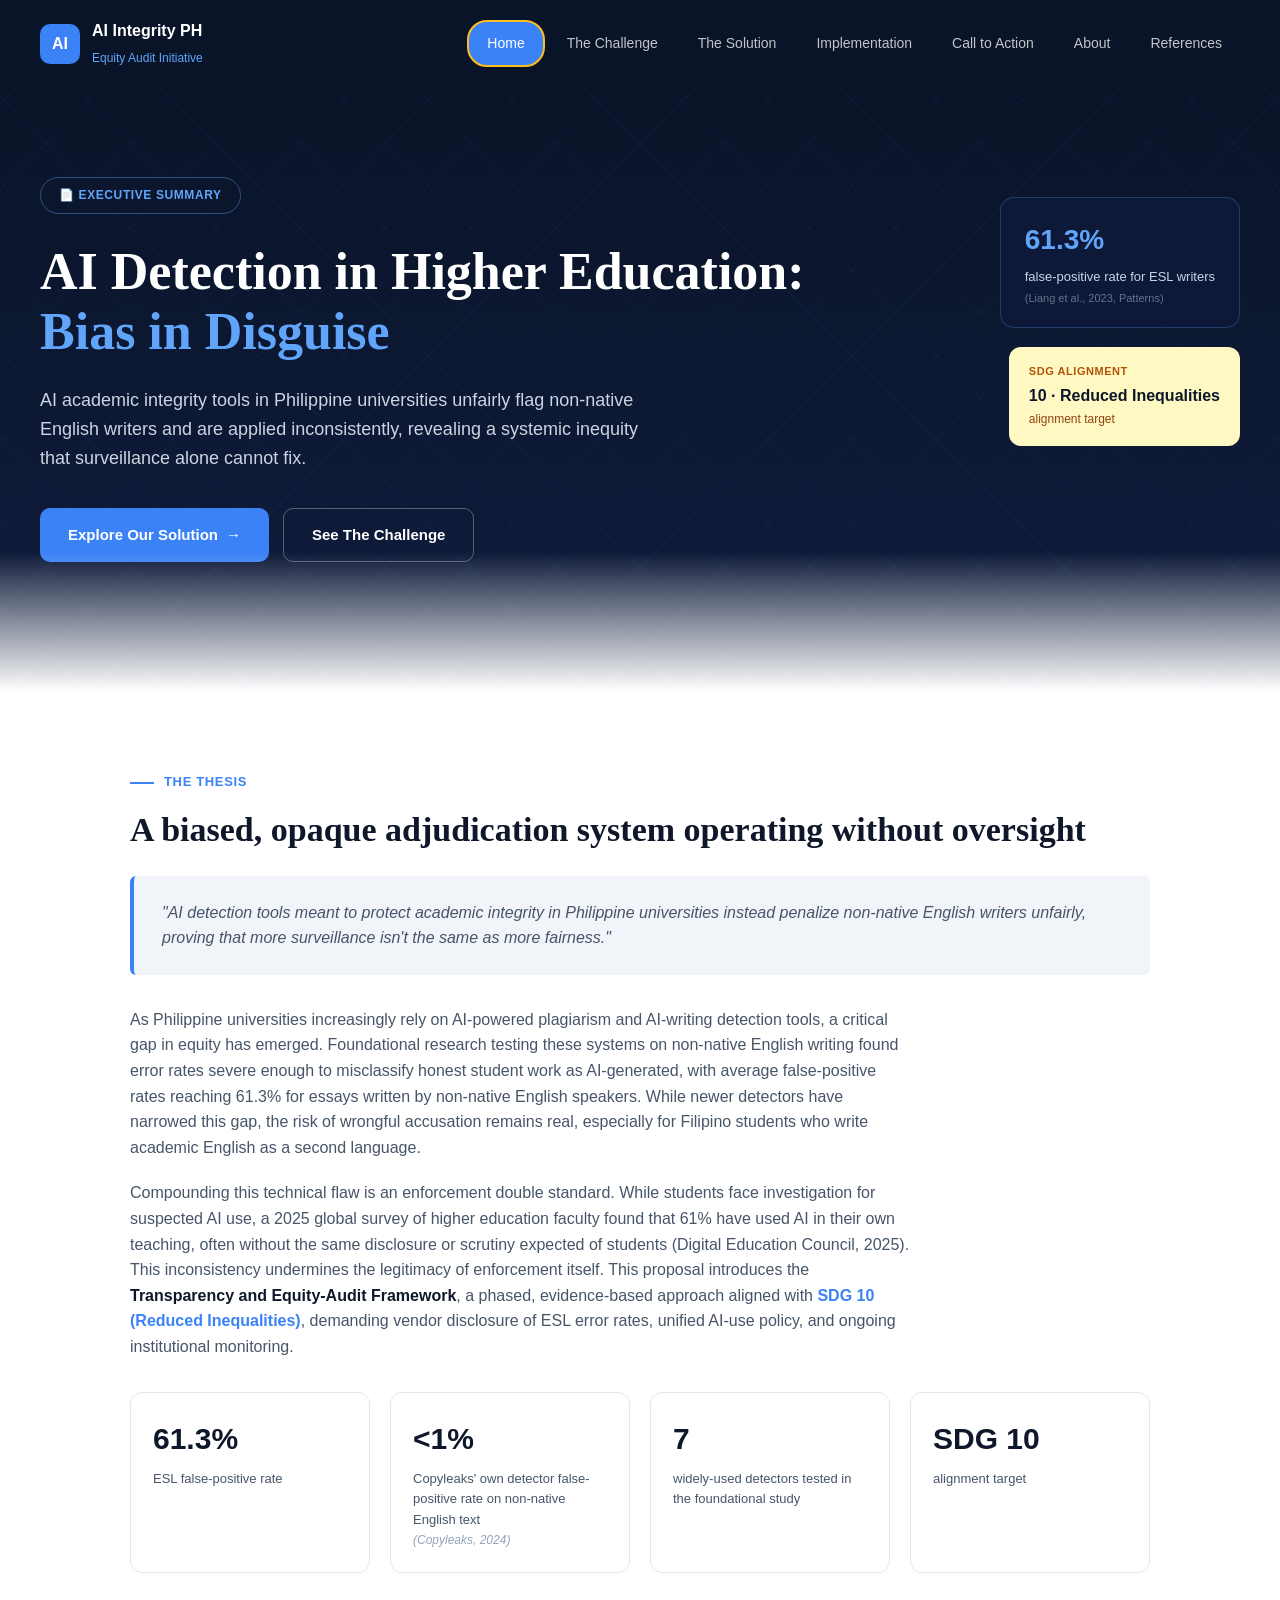
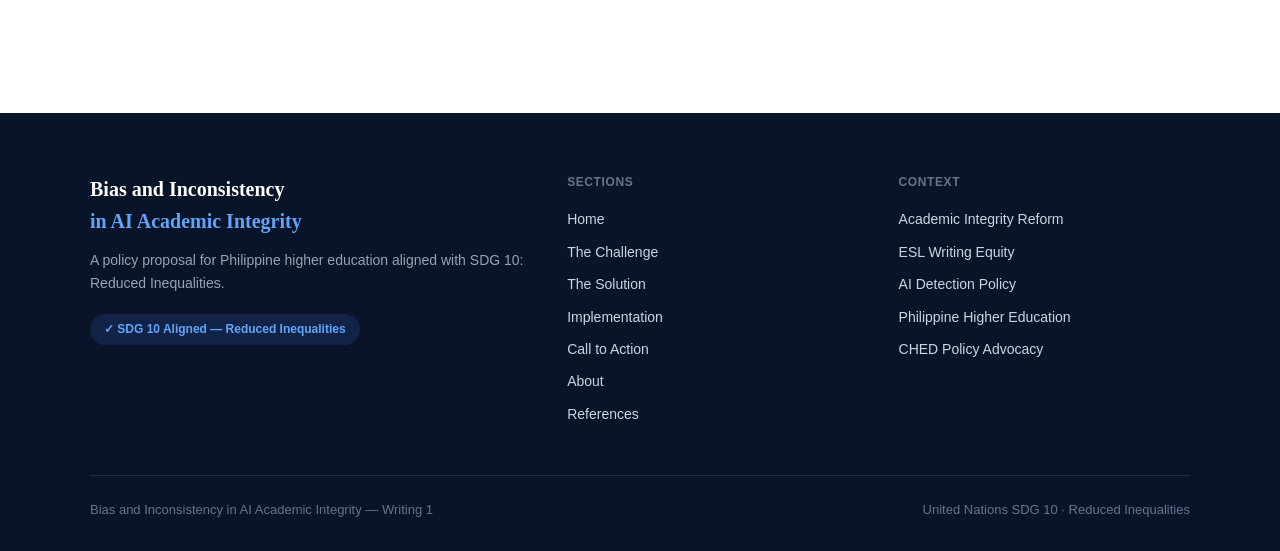
==== index.html @ de0befdd "initial commit" ====
<!DOCTYPE html>
<html lang="en">
<head>
<meta charset="UTF-8">
<title>AI Integrity PH — Home</title>
<link rel="stylesheet" href="style.css">
</head>
<body>

<nav class="navbar">
  <a href="index.html" class="nav-brand">
    <div class="nav-logo">AI</div>
    <div class="nav-brand-text"><strong>AI Integrity PH</strong><span>Equity Audit Initiative</span></div>
  </a>
  <div class="nav-links">
    <a href="index.html" class="nav-link active">Home</a>
    <a href="challenge.html" class="nav-link">The Challenge</a>
    <a href="solution.html" class="nav-link">The Solution</a>
    <a href="implementation.html" class="nav-link">Implementation</a>
    <a href="cta.html" class="nav-link">Call to Action</a>
    <a href="about.html" class="nav-link">About</a>
    <a href="references.html" class="nav-link">References</a>
  </div>
</nav>

<header class="hero">
  <div class="hero-bg"></div>
  <div class="hero-content">
    <div class="badge">📄 EXECUTIVE SUMMARY</div>
    <h1>AI Detection in Higher Education:<br><span class="accent">Bias in Disguise</span></h1>
    <p class="sub">AI academic integrity tools in Philippine universities unfairly flag non-native English writers and are applied inconsistently, revealing a systemic inequity that surveillance alone cannot fix.</p>
    <div class="hero-ctas">
      <a href="solution.html" class="btn btn-primary">Explore Our Solution <span class="arrow">→</span></a>
      <a href="challenge.html" class="btn btn-outline">See The Challenge</a>
    </div>
  </div>
  <div class="stat-float">
    <div class="num">61.3%</div>
    <div class="label">false-positive rate for ESL writers</div>
    <div class="cite">(Liang et al., 2023, Patterns)</div>
  </div>
  <div class="sdg-float">
    <div class="sdg-tag">SDG ALIGNMENT</div>
    <div class="sdg-title">10 · Reduced Inequalities</div>
    <div class="sdg-sub">alignment target</div>
  </div>
  <div class="hero-fade"></div>
</header>

<section class="section">
  <div class="eyebrow">THE THESIS</div>
  <h2>A biased, opaque adjudication system operating without oversight</h2>
  <div class="quote-block">"AI detection tools meant to protect academic integrity in Philippine universities instead penalize non-native English writers unfairly, proving that more surveillance isn't the same as more fairness."</div>

  <p class="body-text">As Philippine universities increasingly rely on AI-powered plagiarism and AI-writing detection tools, a critical gap in equity has emerged. Foundational research testing these systems on non-native English writing found error rates severe enough to misclassify honest student work as AI-generated, with average false-positive rates reaching 61.3% for essays written by non-native English speakers. While newer detectors have narrowed this gap, the risk of wrongful accusation remains real, especially for Filipino students who write academic English as a second language.</p>

  <p class="body-text">Compounding this technical flaw is an enforcement double standard. While students face investigation for suspected AI use, a 2025 global survey of higher education faculty found that 61% have used AI in their own teaching, often without the same disclosure or scrutiny expected of students (Digital Education Council, 2025). This inconsistency undermines the legitimacy of enforcement itself. This proposal introduces the <strong>Transparency and Equity-Audit Framework</strong>, a phased, evidence-based approach aligned with <a href="solution.html">SDG 10 (Reduced Inequalities)</a>, demanding vendor disclosure of ESL error rates, unified AI-use policy, and ongoing institutional monitoring.</p>

  <div class="stat-grid">
    <div class="stat-card"><div class="big">61.3%</div><div class="desc">ESL false-positive rate</div></div>
    <div class="stat-card"><div class="big">&lt;1%</div><div class="desc">Copyleaks' own detector false-positive rate on non-native English text</div><div class="cite">(Copyleaks, 2024)</div></div>
    <div class="stat-card"><div class="big">7</div><div class="desc">widely-used detectors tested in the foundational study</div></div>
    <div class="stat-card"><div class="big">SDG 10</div><div class="desc">alignment target</div></div>
  </div>
</section>

<footer class="footer">
  <div class="footer-grid">
    <div>
      <h3>Bias and Inconsistency<br><span class="accent">in AI Academic Integrity</span></h3>
      <p>A policy proposal for Philippine higher education aligned with SDG 10: Reduced Inequalities.</p>
      <span class="sdg-chip">✓ SDG 10 Aligned — Reduced Inequalities</span>
    </div>
    <div>
      <div class="footer-col-title">SECTIONS</div>
      <a href="index.html" class="footer-link">Home</a>
      <a href="challenge.html" class="footer-link">The Challenge</a>
      <a href="solution.html" class="footer-link">The Solution</a>
      <a href="implementation.html" class="footer-link">Implementation</a>
      <a href="cta.html" class="footer-link">Call to Action</a>
      <a href="about.html" class="footer-link">About</a>
      <a href="references.html" class="footer-link">References</a>
    </div>
    <div>
      <div class="footer-col-title">CONTEXT</div>
      <span class="footer-link">Academic Integrity Reform</span>
      <span class="footer-link">ESL Writing Equity</span>
      <span class="footer-link">AI Detection Policy</span>
      <span class="footer-link">Philippine Higher Education</span>
      <span class="footer-link">CHED Policy Advocacy</span>
    </div>
  </div>
  <div class="footer-bottom">
    <span>Bias and Inconsistency in AI Academic Integrity — Writing 1</span>
    <span>United Nations SDG 10 · Reduced Inequalities</span>
  </div>
</footer>

<script src="script.js"></script>
</body>
</html>
---- style.css ----
:root {
  --navy: #0A1428;
  --navy-light: #0f1c3d;
  --blue: #3B82F6;
  --blue-light: #60A5FA;
  --pink: #DB2777;
  --white: #FFFFFF;
  --text-dark: #0F172A;
  --text-gray: #475569;
  --border: #E2E8F0;
  --green: #059669;
  --orange: #EA580C;
  --purple: #6366F1;
  --red: #DC2626;
}

* { margin: 0; padding: 0; box-sizing: border-box; }

html { scroll-behavior: smooth; }

body {
  font-family: 'Inter', -apple-system, sans-serif;
  color: var(--text-dark);
  background: var(--white);
  line-height: 1.6;
}

h1, h2, h3, .serif {
  font-family: 'Source Serif 4', Georgia, serif;
}

a { text-decoration: none; color: inherit; }

/* ===== NAV ===== */
.navbar {
  position: sticky;
  top: 0;
  z-index: 100;
  background: var(--navy);
  padding: 18px 40px;
  display: flex;
  align-items: center;
  justify-content: space-between;
}

.nav-brand { display: flex; align-items: center; gap: 12px; }

.nav-logo {
  width: 40px; height: 40px;
  background: var(--blue);
  border-radius: 10px;
  display: flex; align-items: center; justify-content: center;
  color: white; font-weight: 700;
  transition: transform 300ms ease;
}
.nav-brand:hover .nav-logo { transform: rotate(5deg); }

.nav-brand-text strong { color: white; display: block; font-size: 16px; }
.nav-brand-text span { color: var(--blue-light); font-size: 12px; }

.nav-links { display: flex; align-items: center; gap: 4px; }

.nav-link {
  color: rgba(255,255,255,0.75);
  padding: 10px 18px;
  border-radius: 20px;
  font-size: 14px;
  font-weight: 500;
  transition: color 150ms ease, background-color 200ms ease;
}
.nav-link:hover {
  color: var(--blue-light);
  background: rgba(59,130,246,0.08);
}
.nav-link.active {
  background: var(--blue);
  color: white;
  border: 2px solid #FBBF24;
}

/* ===== HERO ===== */
.hero {
  position: relative;
  background: linear-gradient(180deg, var(--navy) 0%, var(--navy-light) 100%);
  padding: 90px 40px 130px;
  overflow: hidden;
}

.hero-bg {
  position: absolute; inset: 0;
  background-image:
    repeating-linear-gradient(45deg, rgba(59,130,246,0.05) 0px, transparent 2px, transparent 60px),
    repeating-linear-gradient(-45deg, rgba(59,130,246,0.05) 0px, transparent 2px, transparent 60px);
  transition: transform 400ms ease-out;
  pointer-events: none;
}

.hero-fade {
  position: absolute; bottom: 0; left: 0; right: 0; height: 140px;
  background: linear-gradient(180deg, transparent 0%, var(--white) 100%);
}

.hero-content { position: relative; max-width: 900px; }

.badge {
  display: inline-flex; align-items: center; gap: 8px;
  border: 1px solid rgba(96,165,250,0.4);
  color: var(--blue-light);
  padding: 8px 18px;
  border-radius: 20px;
  font-size: 12px;
  font-weight: 700;
  letter-spacing: 0.05em;
  margin-bottom: 28px;
  animation: badgePulse 4s ease-in-out infinite;
}
@keyframes badgePulse {
  0%, 100% { border-color: rgba(96,165,250,0.25); }
  50% { border-color: rgba(96,165,250,0.7); }
}

.hero h1 {
  color: white;
  font-size: 52px;
  font-weight: 700;
  line-height: 1.15;
  margin-bottom: 24px;
}
.hero h1 .accent {
  color: var(--blue-light);
  display: inline-block;
}

.hero p.sub {
  color: #CBD5E1;
  font-size: 18px;
  max-width: 620px;
  margin-bottom: 36px;
}

.hero-ctas { display: flex; gap: 14px; }

/* ===== BUTTONS ===== */
.btn {
  display: inline-flex; align-items: center; gap: 8px;
  padding: 14px 28px;
  border-radius: 10px;
  font-weight: 600;
  font-size: 15px;
  cursor: pointer;
  border: none;
  transition: transform 200ms ease-out, box-shadow 200ms ease-out, background-color 200ms ease-out;
}
.btn-primary {
  background: var(--blue);
  color: white;
}
.btn-primary:hover {
  background: #4c8ff8;
  transform: scale(1.02);
  box-shadow: 0 4px 16px rgba(59,130,246,0.35);
}
.btn-primary:active { transform: scale(0.97); }
.btn-primary .arrow { transition: transform 200ms ease-out; }
.btn-primary:hover .arrow { transform: translateX(3px); }

.btn-outline {
  background: transparent;
  color: white;
  border: 1.5px solid rgba(255,255,255,0.3);
}
.btn-outline:hover {
  background: rgba(255,255,255,0.06);
  border-color: rgba(255,255,255,0.6);
  transform: scale(1.02);
}
.btn-outline:active { transform: scale(0.97); }

.btn-dark-outline {
  background: transparent;
  color: white;
  border: 1.5px solid rgba(255,255,255,0.3);
}
.btn-dark-outline:hover {
  background: rgba(255,255,255,0.08);
  transform: scale(1.02);
}

/* ===== STAT CALLOUT (hero floating card) ===== */
.stat-float {
  position: absolute;
  right: 40px; top: 110px;
  background: rgba(15,26,58,0.85);
  border: 1px solid rgba(96,165,250,0.25);
  border-radius: 14px;
  padding: 20px 24px;
  max-width: 260px;
}
.stat-float .num { color: var(--blue-light); font-size: 28px; font-weight: 700; }
.stat-float .label { color: #CBD5E1; font-size: 13px; margin-top: 4px; }
.stat-float .cite { color: #64748B; font-size: 11px; margin-top: 2px; }

.sdg-float {
  position: absolute;
  right: 40px; top: 260px;
  background: #FEF9C3;
  border-radius: 12px;
  padding: 16px 20px;
  max-width: 240px;
}
.sdg-float .sdg-tag { color: #B45309; font-size: 11px; font-weight: 700; letter-spacing: 0.05em; }
.sdg-float .sdg-title { color: var(--text-dark); font-weight: 700; margin: 2px 0; }
.sdg-float .sdg-sub { color: #92400E; font-size: 12px; }

/* ===== SECTIONS ===== */
.section { padding: 80px 40px; max-width: 1100px; margin: 0 auto; }
.section.narrow { max-width: 900px; }

.eyebrow {
  display: flex; align-items: center; gap: 10px;
  color: var(--blue);
  font-size: 13px;
  font-weight: 700;
  letter-spacing: 0.05em;
  margin-bottom: 16px;
}
.eyebrow::before { content: ''; width: 24px; height: 2px; background: var(--blue); }

.section h2 { font-size: 34px; font-weight: 700; margin-bottom: 24px; line-height: 1.25; }

.quote-block {
  background: #F1F5F9;
  border-left: 4px solid var(--blue);
  padding: 24px 28px;
  border-radius: 6px;
  font-style: italic;
  color: var(--text-gray);
  margin-bottom: 32px;
}

.body-text { color: var(--text-gray); font-size: 16px; margin-bottom: 20px; max-width: 780px; }
.body-text strong { color: var(--text-dark); }
.body-text a { color: var(--blue); font-weight: 600; }

/* ===== STAT CARDS ROW ===== */
.stat-grid {
  display: grid;
  grid-template-columns: repeat(4, 1fr);
  gap: 20px;
  margin-top: 32px;
}
.stat-card {
  border: 1px solid var(--border);
  border-radius: 12px;
  padding: 22px;
  transition: transform 250ms ease-out, box-shadow 250ms ease-out, border-color 250ms ease-out;
}
.stat-card:hover {
  transform: translateY(-4px);
  box-shadow: 0 12px 24px rgba(0,0,0,0.08);
  border-color: var(--blue);
}
.stat-card .big { font-size: 30px; font-weight: 700; transition: transform 250ms ease; }
.stat-card:hover .big { transform: scale(1.03); }
.stat-card .desc { color: var(--text-gray); font-size: 13px; margin-top: 6px; }
.stat-card .cite { color: #94A3B8; font-size: 12px; font-style: italic; }

/* ===== CAUSE / EFFECT / PILLAR CARDS ===== */
.card-grid { display: grid; grid-template-columns: repeat(3, 1fr); gap: 24px; margin-top: 24px; }
.card-grid.two { grid-template-columns: repeat(2, 1fr); }

.info-card {
  border: 1px solid var(--border);
  border-radius: 14px;
  padding: 28px;
  transition: transform 250ms ease-out, box-shadow 250ms ease-out;
}
.info-card:hover { transform: translateY(-4px); box-shadow: 0 12px 24px rgba(0,0,0,0.08); }

.icon-badge {
  width: 44px; height: 44px;
  background: #F1F5F9;
  border-radius: 10px;
  display: flex; align-items: center; justify-content: center;
  font-size: 20px;
  margin-bottom: 18px;
  transition: transform 250ms ease;
}
.info-card:hover .icon-badge { transform: scale(1.08); }

.info-card h3 { font-size: 18px; margin-bottom: 10px; }
.info-card p { color: var(--text-gray); font-size: 14px; margin-bottom: 16px; }
.info-card .stat-line { font-size: 13px; color: var(--text-gray); border-top: 1px solid var(--border); padding-top: 14px; }
.info-card .stat-line strong { font-size: 18px; color: var(--text-dark); }

/* Effect cards with colored accents */
.effect-card {
  border-left: 4px solid;
  border-radius: 8px;
  padding: 22px 26px;
  display: flex; gap: 16px;
  transition: transform 250ms ease, box-shadow 250ms ease, border-left-width 250ms ease;
}
.effect-card:hover { transform: translateY(-4px); box-shadow: 0 12px 24px rgba(0,0,0,0.06); border-left-width: 6px; }
.effect-card.red { border-color: var(--red); background: #FEF2F2; }
.effect-card.orange { border-color: #F59E0B; background: #FFFBEB; }
.effect-card.blue { border-color: var(--purple); background: #EEF2FF; }
.effect-card.gray { border-color: #64748B; background: #F8FAFC; }

.num-badge {
  min-width: 28px; height: 28px;
  border-radius: 50%;
  display: flex; align-items: center; justify-content: center;
  color: white; font-size: 13px; font-weight: 700;
}
.red .num-badge { background: var(--red); }
.orange .num-badge { background: #F59E0B; }
.blue .num-badge { background: var(--purple); }
.gray .num-badge { background: #64748B; }

.effect-card h4 { font-size: 16px; margin-bottom: 6px; }
.effect-card p { color: var(--text-gray); font-size: 14px; }

/* ===== PULL QUOTE ===== */
.pull-quote {
  background: var(--navy);
  border-radius: 16px;
  padding: 48px;
  margin-top: 40px;
}
.pull-quote .mark {
  color: var(--blue-light);
  font-size: 40px;
  display: inline-block;
  animation: float 3s ease-in-out infinite;
}
@keyframes float { 0%,100% { transform: translateY(-2px); } 50% { transform: translateY(2px); } }
.pull-quote p { color: white; font-size: 24px; font-weight: 700; font-family: 'Source Serif 4', serif; margin: 16px 0; max-width: 800px; }
.pull-quote .source { color: #94A3B8; font-size: 14px; font-style: italic; }

/* ===== SDG BOX / SOLUTION PILLARS ===== */
.pillar-card {
  border: 1px solid var(--border);
  border-radius: 14px;
  padding: 32px;
}
.pillar-card .roman {
  display: inline-block;
  background: #ECFDF5;
  color: var(--green);
  padding: 6px 14px;
  border-radius: 8px;
  font-weight: 700;
  margin-bottom: 16px;
}
.pillar-card.two .roman { background: #EEF2FF; color: var(--purple); }
.pillar-card h3 { font-size: 20px; margin-bottom: 6px; }
.pillar-card .subtitle { color: #94A3B8; font-style: italic; font-size: 14px; margin-bottom: 20px; }
.pillar-card ul { list-style: none; }
.pillar-card li {
  position: relative; padding-left: 22px; margin-bottom: 14px;
  color: var(--text-gray); font-size: 14px;
}
.pillar-card li::before {
  content: ''; position: absolute; left: 0; top: 7px;
  width: 8px; height: 8px; border-radius: 50%; background: var(--green);
}
.pillar-card.two li::before { background: var(--purple); }

.sdg-box {
  background: #F8FAFC;
  border-radius: 14px;
  padding: 32px;
  margin-top: 24px;
}
.sdg-box-header { display: flex; align-items: center; gap: 14px; margin-bottom: 24px; }
.sdg-num-badge {
  width: 40px; height: 40px;
  background: var(--pink);
  color: white; font-weight: 700;
  border-radius: 8px;
  display: flex; align-items: center; justify-content: center;
}
.sdg-targets { display: grid; grid-template-columns: 1fr 1fr; gap: 30px; }
.sdg-targets .target-label { color: #94A3B8; font-size: 12px; font-weight: 700; letter-spacing: 0.05em; margin-bottom: 8px; }
.sdg-targets p { color: var(--text-gray); font-size: 14px; }
.sdg-targets strong { color: var(--text-dark); }

/* ===== BENEFITS CHECKLIST ===== */
.benefit-grid { display: grid; grid-template-columns: 1fr 1fr; gap: 28px; margin-top: 24px; }
.benefit-item { display: flex; gap: 16px; }
.check-icon {
  min-width: 32px; height: 32px;
  background: #ECFDF5;
  border-radius: 8px;
  display: flex; align-items: center; justify-content: center;
  color: var(--green); font-weight: 700;
}
.benefit-item h4 { font-size: 15px; margin-bottom: 4px; }
.benefit-item p { color: var(--text-gray); font-size: 14px; }

/* ===== IMPLEMENTATION TIMELINE ===== */
.phase-tabs { display: flex; gap: 12px; margin: 32px 0; flex-wrap: wrap; }
.phase-tab {
  border: 1px solid var(--border);
  border-radius: 20px;
  padding: 8px 16px;
  font-size: 13px;
  display: flex; align-items: center; gap: 8px;
  color: var(--text-gray);
  cursor: pointer;
  background: white;
  transition: background-color 200ms ease, border-color 200ms ease, transform 150ms ease, color 200ms ease;
}
.phase-tab:hover {
  background: #F1F5F9;
  border-color: var(--blue);
  transform: translateY(-2px);
}
.phase-tab.active {
  background: var(--blue);
  border-color: var(--blue);
  color: white;
}
.phase-tab.active .months { color: rgba(255,255,255,0.8); }
.phase-tab .dot { width: 8px; height: 8px; border-radius: 50%; }
.phase-tab .months { color: #94A3B8; }

.timeline { position: relative; padding-left: 60px; }
.timeline-line {
  position: absolute; left: 20px; top: 20px; bottom: 20px; width: 2px;
  background: var(--border);
  overflow: hidden;
}
.timeline-line-fill {
  width: 100%; height: 0%;
  background: var(--blue);
  transition: height 1.2s ease-out;
}

.phase-block { position: relative; margin-bottom: 32px; }
.phase-circle {
  position: absolute; left: -60px; top: 0;
  width: 40px; height: 40px; border-radius: 50%;
  display: flex; align-items: center; justify-content: center;
  color: white; font-weight: 700;
  transition: transform 250ms cubic-bezier(0.16,1,0.3,1);
}
.phase-circle:hover { transform: scale(1.15); }
.phase-circle.p1 { background: #14B8A6; }
.phase-circle.p2 { background: var(--purple); }
.phase-circle.p3 { background: #F97316; }
.phase-circle.p4 { background: var(--navy); }

.phase-card {
  border: 1px solid var(--border);
  border-radius: 14px;
  padding: 32px;
}
.phase-card.p1 { border-color: #99F6E4; background: #F0FDFA; }
.phase-card.p2 { border-color: #C7D2FE; background: #EEF2FF; }
.phase-card.p3 { border-color: #FED7AA; background: #FFF7ED; }
.phase-card.p4 { background: #F8FAFC; }

.phase-title-row { display: flex; align-items: center; gap: 14px; margin-bottom: 16px; }
.phase-title-row h3 { font-size: 22px; }
.phase-badge { background: white; border: 1px solid var(--border); padding: 4px 12px; border-radius: 20px; font-size: 12px; color: var(--text-gray); }

.check-list { display: grid; grid-template-columns: 1fr 1fr; gap: 12px 30px; margin: 20px 0; }
.check-list li { list-style: none; display: flex; gap: 10px; font-size: 14px; color: var(--text-gray); }
.check-list .tick { color: var(--green); font-weight: 700; }

.deliverable {
  display: flex; align-items: center; gap: 10px;
  background: white; border: 1px solid var(--border);
  border-radius: 8px; padding: 14px 18px;
  font-size: 14px; margin-top: 16px;
}
.deliverable strong { color: var(--text-dark); }

/* ===== CTA WHY GRID ===== */
.why-grid { display: grid; grid-template-columns: repeat(3, 1fr); gap: 20px; margin-top: 28px; }
.why-card {
  background: #F8FAFC; border-radius: 12px; padding: 24px;
  transition: background-color 200ms ease;
}
.why-card:hover { background: #F1F5F9; }
.why-card .why-num { color: var(--blue); font-size: 24px; font-weight: 700; margin-bottom: 10px; }
.why-card h4 { font-size: 15px; margin-bottom: 8px; }
.why-card p { color: var(--text-gray); font-size: 13px; }

.dark-callout {
  background: var(--navy);
  border-radius: 16px;
  padding: 36px 40px;
  margin-top: 40px;
}
.dark-callout .head { display: flex; align-items: center; gap: 12px; margin-bottom: 14px; }
.dark-callout .check-round {
  width: 26px; height: 26px; border-radius: 50%; background: var(--blue);
  display: flex; align-items: center; justify-content: center; color: white; font-size: 13px;
}
.dark-callout h4 { color: white; font-size: 17px; }
.dark-callout p { color: #CBD5E1; font-size: 14px; max-width: 750px; margin-bottom: 20px; }

/* ===== TEAM / ABOUT ===== */
.team-card {
  border: 1px solid var(--border);
  border-radius: 14px;
  padding: 24px;
  display: flex; gap: 24px;
  margin-bottom: 24px;
}
.team-photo { width: 120px; height: 140px; border-radius: 10px; object-fit: cover; background: #E2E8F0; }
.team-card h3 { font-size: 20px; }
.team-card .role { color: var(--green); font-size: 13px; font-weight: 600; margin-bottom: 4px; }
.team-card .course { color: #94A3B8; font-size: 13px; margin-bottom: 12px; }
.team-card p.desc { color: var(--text-gray); font-size: 14px; }

.expertise-grid { display: grid; grid-template-columns: 1fr 1fr; gap: 24px; margin-top: 24px; }
.expertise-box { background: #F8FAFC; border-radius: 14px; padding: 28px; }
.expertise-box h3 { font-size: 19px; margin-bottom: 20px; }
.expertise-box li { list-style: none; margin-bottom: 16px; }
.expertise-box li strong { display: block; font-size: 14px; margin-bottom: 3px; }
.expertise-box li span { color: var(--text-gray); font-size: 13px; }

.tool-tag {
  display: inline-block; background: white; border: 1px solid var(--border);
  border-radius: 6px; padding: 3px 10px; font-family: monospace; font-size: 12px;
  margin-right: 10px;
}

.feasibility-note {
  background: #ECFDF5; border: 1px solid #A7F3D0; border-radius: 12px;
  padding: 20px; margin-top: 20px;
}
.feasibility-note h4 { color: var(--green); font-size: 15px; margin-bottom: 8px; }
.feasibility-note p { color: #065F46; font-size: 13px; }

/* ===== REFERENCES ===== */
.ref-meta { display: flex; gap: 10px; align-items: center; color: var(--text-gray); font-size: 13px; margin-bottom: 24px; }
.ref-list { border-top: 1px solid var(--border); }
.ref-item { display: flex; gap: 20px; padding: 20px 0; border-bottom: 1px solid var(--border); }
.ref-item .idx { color: #CBD5E1; font-size: 13px; min-width: 24px; }
.ref-item p { color: var(--text-gray); font-size: 14px; }
.ref-item a { color: var(--blue); word-break: break-all; }

/* ===== FOOTER ===== */
.footer { background: var(--navy); padding: 60px 40px 30px; margin-top: 60px; }
.footer-grid { max-width: 1100px; margin: 0 auto; display: grid; grid-template-columns: 1.5fr 1fr 1fr; gap: 40px; }
.footer h3 { color: white; font-size: 20px; margin-bottom: 4px; }
.footer h3 .accent { color: var(--blue-light); }
.footer p { color: #94A3B8; font-size: 14px; margin: 12px 0 20px; }
.sdg-chip { display: inline-flex; gap: 8px; background: rgba(59,130,246,0.15); color: var(--blue-light); padding: 6px 14px; border-radius: 20px; font-size: 12px; font-weight: 600; }
.footer-col-title { color: #64748B; font-size: 12px; font-weight: 700; letter-spacing: 0.05em; margin-bottom: 16px; }
.footer-link { display: block; color: #CBD5E1; font-size: 14px; margin-bottom: 10px; position: relative; width: fit-content; }
.footer-link::after { content: ''; position: absolute; bottom: -2px; left: 0; width: 0%; height: 1px; background: var(--blue-light); transition: width 200ms ease; }
.footer-link:hover::after { width: 100%; }
.footer-bottom { max-width: 1100px; margin: 40px auto 0; padding-top: 24px; border-top: 1px solid rgba(255,255,255,0.1); display: flex; justify-content: space-between; color: #64748B; font-size: 13px; }

@media (max-width: 900px) {
  .nav-links { display: none; }
  .hero h1 { font-size: 34px; }
  .stat-grid, .card-grid, .card-grid.two, .expertise-grid, .footer-grid, .why-grid, .check-list, .benefit-grid, .sdg-targets { grid-template-columns: 1fr; }
  .stat-float, .sdg-float { position: static; margin-top: 20px; max-width: 100%; }
}
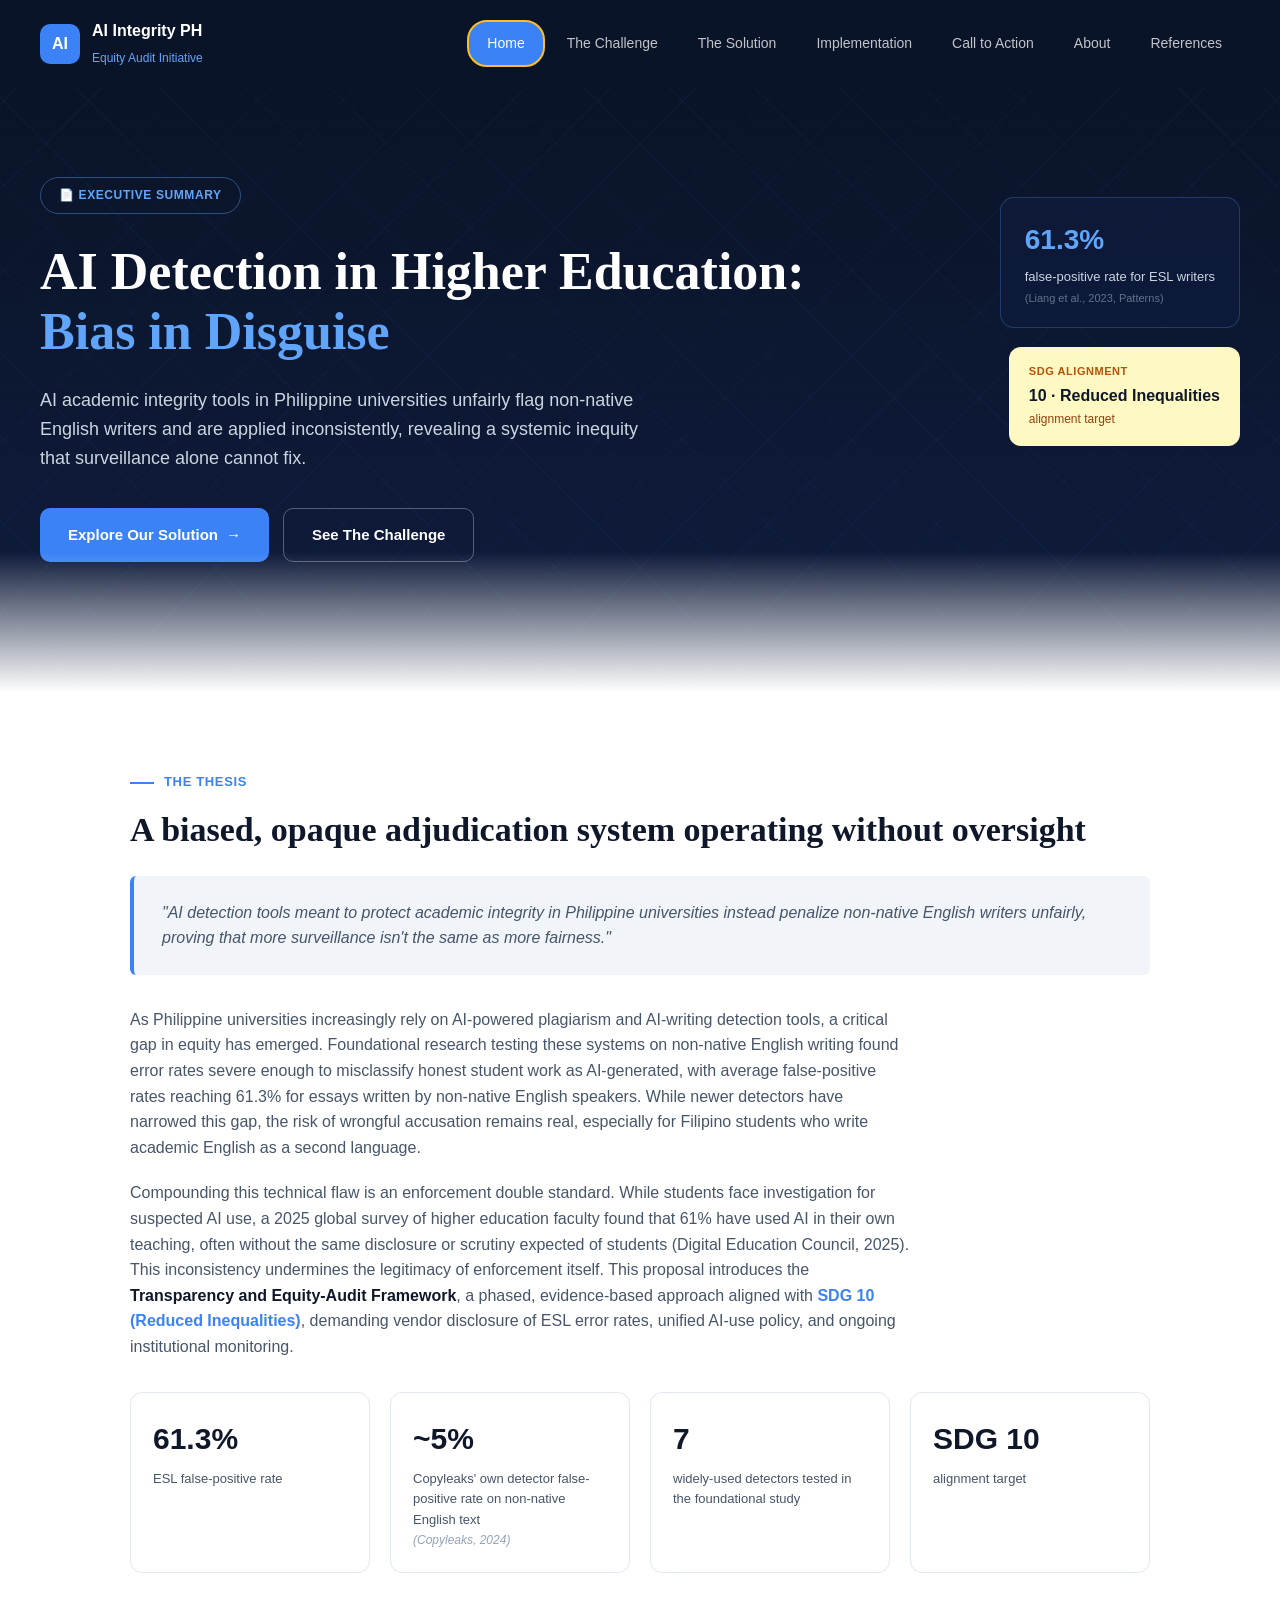
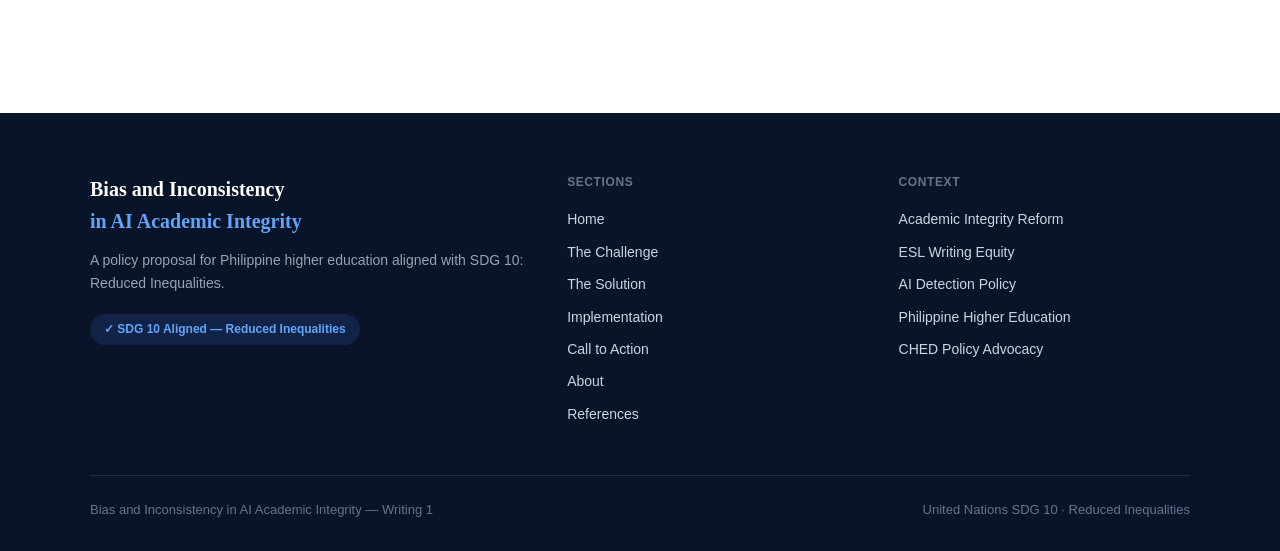
==== commit c39bc19c: "Update website content" ====
--- a/index.html
+++ b/index.html
@@ -58,7 +58,7 @@
 
   <div class="stat-grid">
     <div class="stat-card"><div class="big">61.3%</div><div class="desc">ESL false-positive rate</div></div>
-    <div class="stat-card"><div class="big">&lt;1%</div><div class="desc">Copyleaks' own detector false-positive rate on non-native English text</div><div class="cite">(Copyleaks, 2024)</div></div>
+    <div class="stat-card"><div class="big">&#126;5%</div><div class="desc">Copyleaks' own detector false-positive rate on non-native English text</div><div class="cite">(Copyleaks, 2024)</div></div>
     <div class="stat-card"><div class="big">7</div><div class="desc">widely-used detectors tested in the foundational study</div></div>
     <div class="stat-card"><div class="big">SDG 10</div><div class="desc">alignment target</div></div>
   </div>
